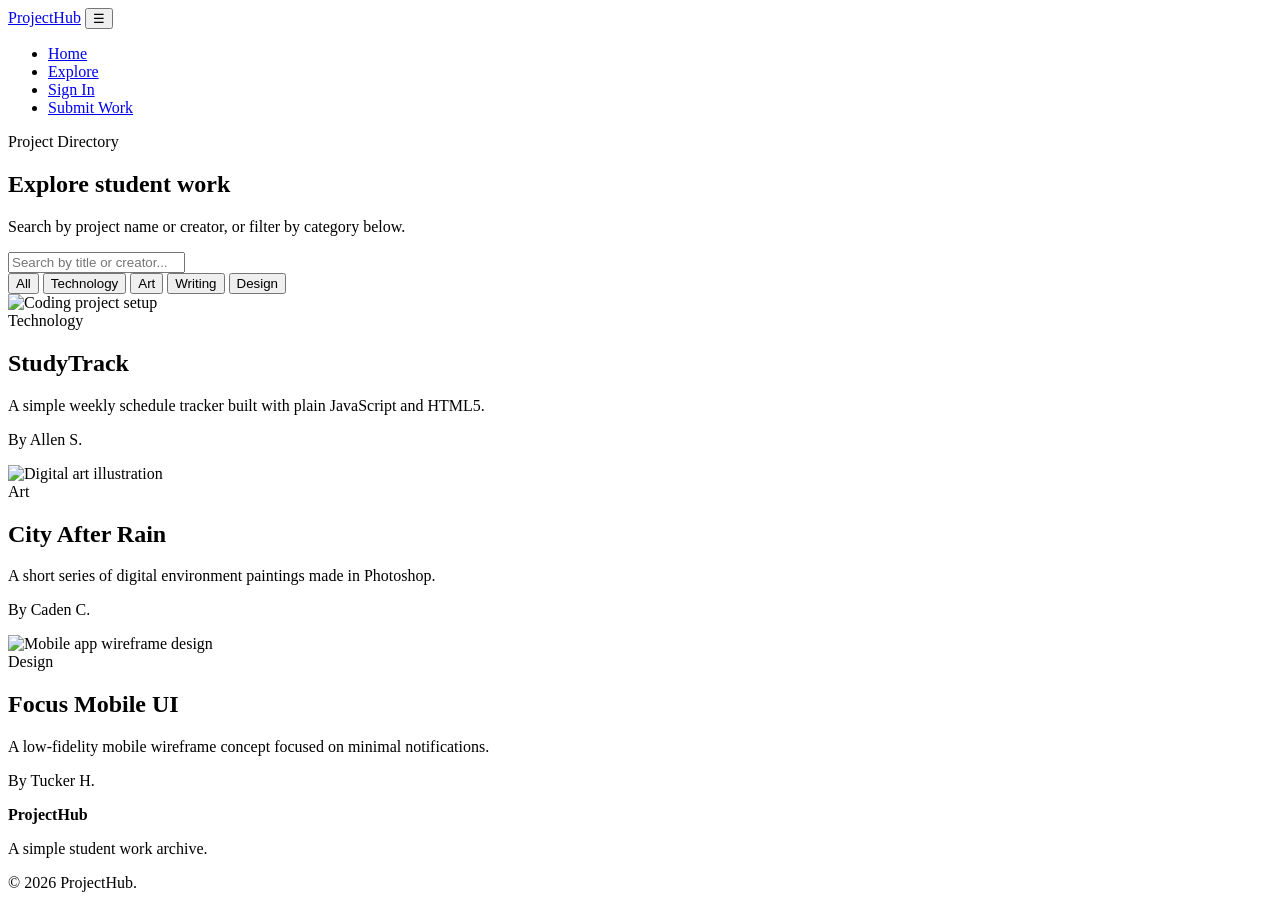
==== explore.html @ acc098c9 "Add files via upload" ====
<!DOCTYPE html>
<html lang="en">
<head>
  <meta charset="UTF-8">
  <meta name="viewport" content="width=device-width, initial-scale=1.0">
  <title>Explore Projects | ProjectHub</title>
  <link rel="stylesheet" href="css/style.css">
</head>
<body>
  <header class="site-header">
    <nav class="navbar container">
      <a class="logo" href="index.html">ProjectHub</a>
      <button class="menu-toggle" id="menuToggle">☰</button>
      <ul class="nav-links" id="navLinks">
        <li><a href="index.html">Home</a></li>
        <li><a class="active" href="explore.html">Explore</a></li>
        <li><a href="signin.html">Sign In</a></li>
        <li><a class="nav-button" href="submit.html">Submit Work</a></li>
      </ul>
    </nav>
  </header>

  <main>
    <section class="page-hero">
      <div class="container">
        <p class="eyebrow">Project Directory</p>
        <h1>Explore student work</h1>
        <p>Search by project name or creator, or filter by category below.</p>
      </div>
    </section>

    <section class="section container">
      <div class="explore-controls">
        <div class="search-box">
          <input type="search" id="projectSearch" placeholder="Search by title or creator...">
        </div>
        <div class="filter-buttons">
          <button class="filter-button active" data-filter="All">All</button>
          <button class="filter-button" data-filter="Technology">Technology</button>
          <button class="filter-button" data-filter="Art">Art</button>
          <button class="filter-button" data-filter="Writing">Writing</button>
          <button class="filter-button" data-filter="Design">Design</button>
        </div>
      </div>

      <div class="project-grid" id="projectGrid">
        <article class="project-card searchable-project" data-category="Technology" data-name="StudyTrack" data-creator="Allen S.">
          <div class="project-image">
            <img src="https://images.unsplash.com/photo-1555066931-4365d14bab8c?auto=format&fit=crop&w=600&q=80" alt="Coding project setup">
          </div>
          <div class="card-content">
            <span class="tag">Technology</span>
            <h2>StudyTrack</h2>
            <p>A simple weekly schedule tracker built with plain JavaScript and HTML5.</p>
            <p class="creator">By Allen S.</p>
          </div>
        </article>

        <article class="project-card searchable-project" data-category="Art" data-name="City After Rain" data-creator="Caden C.">
          <div class="project-image">
            <img src="https://images.unsplash.com/photo-1579783902614-a3fb3927b675?auto=format&fit=crop&w=600&q=80" alt="Digital art illustration">
          </div>
          <div class="card-content">
            <span class="tag">Art</span>
            <h2>City After Rain</h2>
            <p>A short series of digital environment paintings made in Photoshop.</p>
            <p class="creator">By Caden C.</p>
          </div>
        </article>

        <article class="project-card searchable-project" data-category="Design" data-name="Focus Mobile UI" data-creator="Tucker H.">
          <div class="project-image">
            <img src="https://images.unsplash.com/photo-1581291518633-83b4ebd1d83e?auto=format&fit=crop&w=600&q=80" alt="Mobile app wireframe design">
          </div>
          <div class="card-content">
            <span class="tag">Design</span>
            <h2>Focus Mobile UI</h2>
            <p>A low-fidelity mobile wireframe concept focused on minimal notifications.</p>
            <p class="creator">By Tucker H.</p>
          </div>
        </article>
      </div>
      <p class="empty-message" id="noResults" hidden>No projects matched your search.</p>
    </section>
  </main>

  <footer class="footer">
    <div class="container footer-inner">
      <div><strong>ProjectHub</strong><p>A simple student work archive.</p></div>
      <p>© 2026 ProjectHub.</p>
    </div>
  </footer>
  <script src="js/script.js"></script>
</body>
</html>
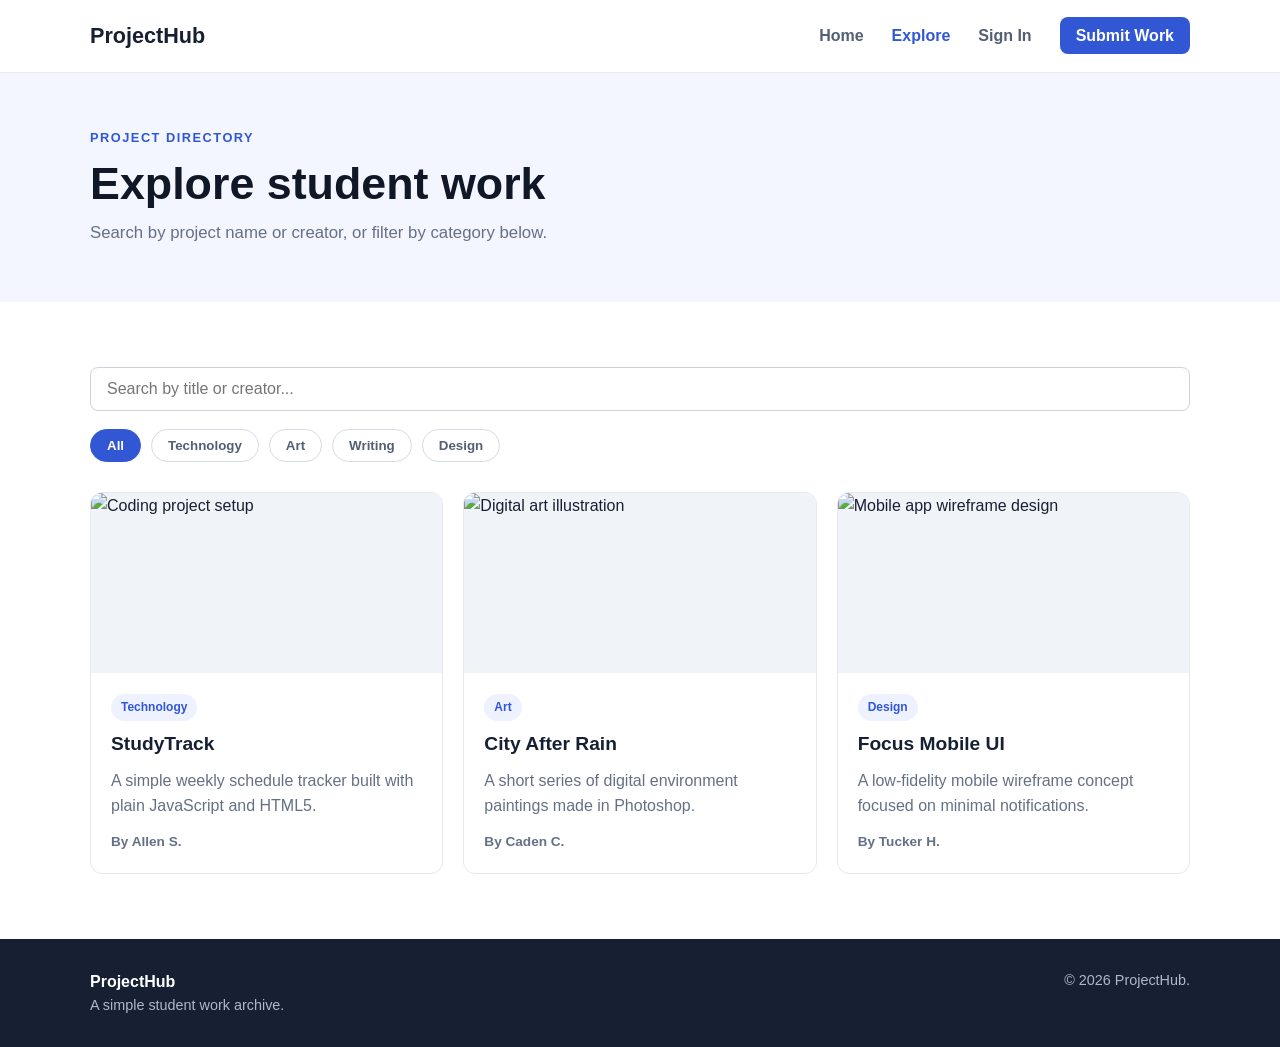
==== commit d5cc99b4: "Update stylesheet and script file paths in explore.html" ====
--- a/explore.html
+++ b/explore.html
@@ -4,7 +4,7 @@
   <meta charset="UTF-8">
   <meta name="viewport" content="width=device-width, initial-scale=1.0">
   <title>Explore Projects | ProjectHub</title>
-  <link rel="stylesheet" href="css/style.css">
+  <link rel="stylesheet" href="style.css">
 </head>
 <body>
   <header class="site-header">
@@ -58,7 +58,7 @@
 
         <article class="project-card searchable-project" data-category="Art" data-name="City After Rain" data-creator="Caden C.">
           <div class="project-image">
-            <img src="https://images.unsplash.com/photo-1579783902614-a3fb3927b675?auto=format&fit=crop&w=600&q=80" alt="Digital art illustration">
+            <img src="https://images.unsplash.com/photo-1541701494587-cb58502866ab?auto=format&fit=crop&w=600&q=80" alt="Digital art illustration">
           </div>
           <div class="card-content">
             <span class="tag">Art</span>
@@ -90,6 +90,6 @@
       <p>© 2026 ProjectHub.</p>
     </div>
   </footer>
-  <script src="js/script.js"></script>
+  <script src="script.js"></script>
 </body>
-</html>+</html>
--- a/style.css
+++ b/style.css
@@ -0,0 +1,562 @@
+* {
+  box-sizing: border-box;
+  margin: 0;
+  padding: 0;
+}
+
+html {
+  scroll-behavior: smooth;
+}
+
+body {
+  font-family: Arial, Helvetica, sans-serif;
+  line-height: 1.6;
+  color: #172033;
+  background: #fff;
+}
+
+.container {
+  width: 90%;
+  max-width: 1100px;
+  margin: 0 auto;
+}
+
+.site-header {
+  background: #fff;
+  border-bottom: 1px solid #e8ebf0;
+  position: sticky;
+  top: 0;
+  z-index: 20;
+}
+
+.navbar {
+  min-height: 72px;
+  display: flex;
+  align-items: center;
+  justify-content: space-between;
+}
+
+.logo {
+  font-size: 1.35rem;
+  font-weight: 800;
+  color: #172033;
+  text-decoration: none;
+}
+
+.nav-links {
+  display: flex;
+  align-items: center;
+  gap: 28px;
+  list-style: none;
+}
+
+.nav-links a {
+  color: #536074;
+  text-decoration: none;
+  font-weight: 600;
+}
+
+.nav-links a:hover,
+.nav-links a.active {
+  color: #3157d5;
+}
+
+.nav-button {
+  background: #3157d5 !important;
+  color: #fff !important;
+  padding: 10px 16px;
+  border-radius: 8px;
+}
+
+.active-button {
+  box-shadow: inset 0 0 0 2px rgba(255, 255, 255, .4);
+}
+
+.menu-toggle {
+  display: none;
+  border: 0;
+  background: none;
+  font-size: 1.5rem;
+  cursor: pointer;
+}
+
+.hero {
+  background: linear-gradient(135deg, #f3f6ff, #eef9f7);
+  padding: 80px 0;
+}
+
+.hero-content {
+  display: grid;
+  grid-template-columns: 1.25fr .75fr;
+  gap: 50px;
+  align-items: center;
+}
+
+.eyebrow {
+  color: #3157d5;
+  text-transform: uppercase;
+  letter-spacing: 1.5px;
+  font-size: 0.8rem;
+  font-weight: 800;
+  margin-bottom: 10px;
+}
+
+.hero h1,
+.page-hero h1,
+.form-card h1 {
+  font-size: 2.8rem;
+  line-height: 1.15;
+  margin-bottom: 20px;
+  color: #101827;
+}
+
+.hero-text {
+  font-size: 1.1rem;
+  color: #596579;
+  max-width: 650px;
+}
+
+.hero-buttons {
+  display: flex;
+  gap: 14px;
+  margin-top: 30px;
+  flex-wrap: wrap;
+}
+
+.button {
+  display: inline-block;
+  border: 0;
+  border-radius: 8px;
+  padding: 12px 20px;
+  font-size: 1rem;
+  font-weight: 700;
+  text-decoration: none;
+  cursor: pointer;
+}
+
+.primary {
+  background: #3157d5;
+  color: #fff;
+}
+
+.primary:hover {
+  background: #2447bb;
+}
+
+.secondary {
+  background: #fff;
+  color: #3157d5;
+  border: 1px solid #d6ddea;
+}
+
+.hero-card {
+  background: #172033;
+  color: #fff;
+  padding: 35px;
+  border-radius: 16px;
+  box-shadow: 0 15px 35px rgba(30, 45, 75, 0.15);
+}
+
+.hero-icon {
+  display: block;
+  font-size: 2.5rem;
+  margin-bottom: 15px;
+}
+
+.hero-card h2 {
+  font-size: 1.6rem;
+  line-height: 1.2;
+  margin-bottom: 10px;
+}
+
+.hero-card p {
+  color: #cbd3e2;
+}
+
+.section {
+  padding: 65px 0;
+}
+
+.section-heading {
+  display: flex;
+  align-items: flex-end;
+  justify-content: space-between;
+  margin-bottom: 28px;
+}
+
+.section-heading h2,
+.center-heading h2 {
+  font-size: 2rem;
+}
+
+.section-heading a {
+  color: #3157d5;
+  text-decoration: none;
+  font-weight: 700;
+}
+
+.project-grid {
+  display: grid;
+  grid-template-columns: repeat(3, 1fr);
+  gap: 20px;
+}
+
+.project-card {
+  border: 1px solid #e4e8ef;
+  border-radius: 12px;
+  overflow: hidden;
+  background: #fff;
+  transition: transform 0.2s, box-shadow 0.2s;
+}
+
+.project-card:hover {
+  transform: translateY(-4px);
+  box-shadow: 0 10px 25px rgba(25, 40, 70, 0.1);
+}
+
+.project-image {
+  height: 180px;
+  width: 100%;
+  overflow: hidden;
+  background: #f0f3f8;
+}
+
+.project-image img {
+  width: 100%;
+  height: 100%;
+  object-fit: cover;
+  display: block;
+}
+
+.card-content {
+  padding: 20px;
+}
+
+.card-content h2,
+.card-content h3 {
+  font-size: 1.2rem;
+  margin: 8px 0;
+}
+
+.card-content p {
+  color: #667085;
+}
+
+.tag {
+  display: inline-block;
+  background: #eef2ff;
+  color: #3157d5;
+  border-radius: 20px;
+  padding: 4px 10px;
+  font-size: 0.75rem;
+  font-weight: 800;
+}
+
+.creator {
+  font-size: 0.85rem;
+  margin-top: 12px !important;
+  font-weight: 700;
+}
+
+.categories-section {
+  background: #f7f8fb;
+}
+
+.center-heading {
+  text-align: center;
+  max-width: 650px;
+  margin: 0 auto 35px;
+}
+
+.center-heading p:last-child {
+  color: #667085;
+}
+
+.category-grid {
+  display: grid;
+  grid-template-columns: repeat(4, 1fr);
+  gap: 16px;
+}
+
+.category-card {
+  background: #fff;
+  border: 1px solid #e5e8ef;
+  padding: 16px;
+  border-radius: 12px;
+  text-decoration: none;
+  color: #172033;
+}
+
+.category-card:hover {
+  border-color: #3157d5;
+}
+
+.category-img {
+  width: 100%;
+  height: 100px;
+  object-fit: cover;
+  border-radius: 8px;
+  margin-bottom: 12px;
+}
+
+.category-card strong,
+.category-card small {
+  display: block;
+}
+
+.category-card strong {
+  margin: 4px 0 2px;
+}
+
+.category-card small {
+  color: #667085;
+}
+
+.page-hero {
+  background: #f3f6ff;
+  padding: 55px 0;
+}
+
+.page-hero h1 {
+  font-size: 2.8rem;
+  margin-bottom: 10px;
+}
+
+.page-hero p:last-child {
+  color: #667085;
+  font-size: 1.05rem;
+}
+
+.explore-controls {
+  margin-bottom: 30px;
+}
+
+.search-box {
+  display: block;
+  margin-bottom: 18px;
+}
+
+.search-box input {
+  width: 100%;
+  padding: 12px 16px;
+  border: 1px solid #ccd3df;
+  border-radius: 8px;
+  font-size: 1rem;
+}
+
+.filter-buttons {
+  display: flex;
+  gap: 10px;
+  flex-wrap: wrap;
+}
+
+.filter-button {
+  border: 1px solid #d5dae3;
+  background: #fff;
+  color: #536074;
+  padding: 8px 16px;
+  border-radius: 20px;
+  cursor: pointer;
+  font-weight: 700;
+}
+
+.filter-button.active,
+.filter-button:hover {
+  background: #3157d5;
+  color: #fff;
+  border-color: #3157d5;
+}
+
+.empty-message {
+  text-align: center;
+  color: #667085;
+  padding: 30px;
+}
+
+.form-page {
+  min-height: calc(100vh - 145px);
+  padding: 60px 20px;
+  background: #f7f8fb;
+}
+
+.form-card {
+  width: 100%;
+  max-width: 500px;
+  margin: 0 auto;
+  background: #fff;
+  border: 1px solid #e4e8ef;
+  border-radius: 14px;
+  padding: 35px;
+  box-shadow: 0 8px 25px rgba(30, 45, 75, 0.05);
+}
+
+.form-card.wide {
+  max-width: 720px;
+}
+
+.form-card h1 {
+  font-size: 2.2rem;
+  margin-bottom: 10px;
+}
+
+.form-intro {
+  color: #667085;
+  margin-bottom: 25px;
+}
+
+.form-group {
+  margin-bottom: 18px;
+}
+
+.form-group label {
+  display: block;
+  font-weight: 700;
+  margin-bottom: 6px;
+}
+
+.form-group input,
+.form-group select,
+.form-group textarea {
+  width: 100%;
+  padding: 10px 12px;
+  border: 1px solid #cbd2de;
+  border-radius: 6px;
+  font: inherit;
+  color: #172033;
+  background: #fff;
+}
+
+.form-group input:focus,
+.form-group select:focus,
+.form-group textarea:focus,
+.search-box input:focus {
+  outline: 2px solid #3157d5;
+  border-color: #3157d5;
+}
+
+.two-column {
+  display: grid;
+  grid-template-columns: 1fr 1fr;
+  gap: 16px;
+}
+
+.full-width {
+  width: 100%;
+}
+
+.error {
+  display: block;
+  color: #b42318;
+  font-size: 0.82rem;
+  margin-top: 4px;
+}
+
+.form-message {
+  margin-top: 15px;
+  font-weight: 700;
+}
+
+.form-note {
+  font-size: 0.8rem;
+  color: #7a8494;
+  margin-top: 20px;
+}
+
+.footer {
+  background: #172033;
+  color: #d9dfeb;
+  padding: 30px 0;
+}
+
+.footer-inner {
+  display: flex;
+  justify-content: space-between;
+  gap: 30px;
+}
+
+.footer strong {
+  color: #fff;
+}
+
+.footer p {
+  color: #aeb8c9;
+  font-size: 0.9rem;
+}
+
+@media (max-width: 800px) {
+  .menu-toggle {
+    display: block;
+  }
+
+  .nav-links {
+    display: none;
+    position: absolute;
+    top: 72px;
+    left: 0;
+    right: 0;
+    background: #fff;
+    padding: 20px;
+    flex-direction: column;
+    align-items: stretch;
+    border-bottom: 1px solid #e8ebf0;
+  }
+
+  .nav-links.open {
+    display: flex;
+  }
+
+  .nav-links a {
+    display: block;
+    padding: 8px;
+  }
+
+  .hero-content {
+    grid-template-columns: 1fr;
+  }
+
+  .project-grid {
+    grid-template-columns: 1fr 1fr;
+  }
+
+  .category-grid {
+    grid-template-columns: 1fr 1fr;
+  }
+}
+
+@media (max-width: 560px) {
+  .hero {
+    padding: 50px 0;
+  }
+
+  .hero h1 {
+    font-size: 2.2rem;
+  }
+
+  .project-grid,
+  .category-grid,
+  .two-column {
+    grid-template-columns: 1fr;
+  }
+
+  .section {
+    padding: 45px 0;
+  }
+
+  .section-heading {
+    align-items: flex-start;
+    gap: 15px;
+    flex-direction: column;
+  }
+
+  .footer-inner {
+    flex-direction: column;
+  }
+
+  .form-card {
+    padding: 24px;
+  }
+
+  .page-hero h1 {
+    font-size: 2.2rem;
+  }
+}
